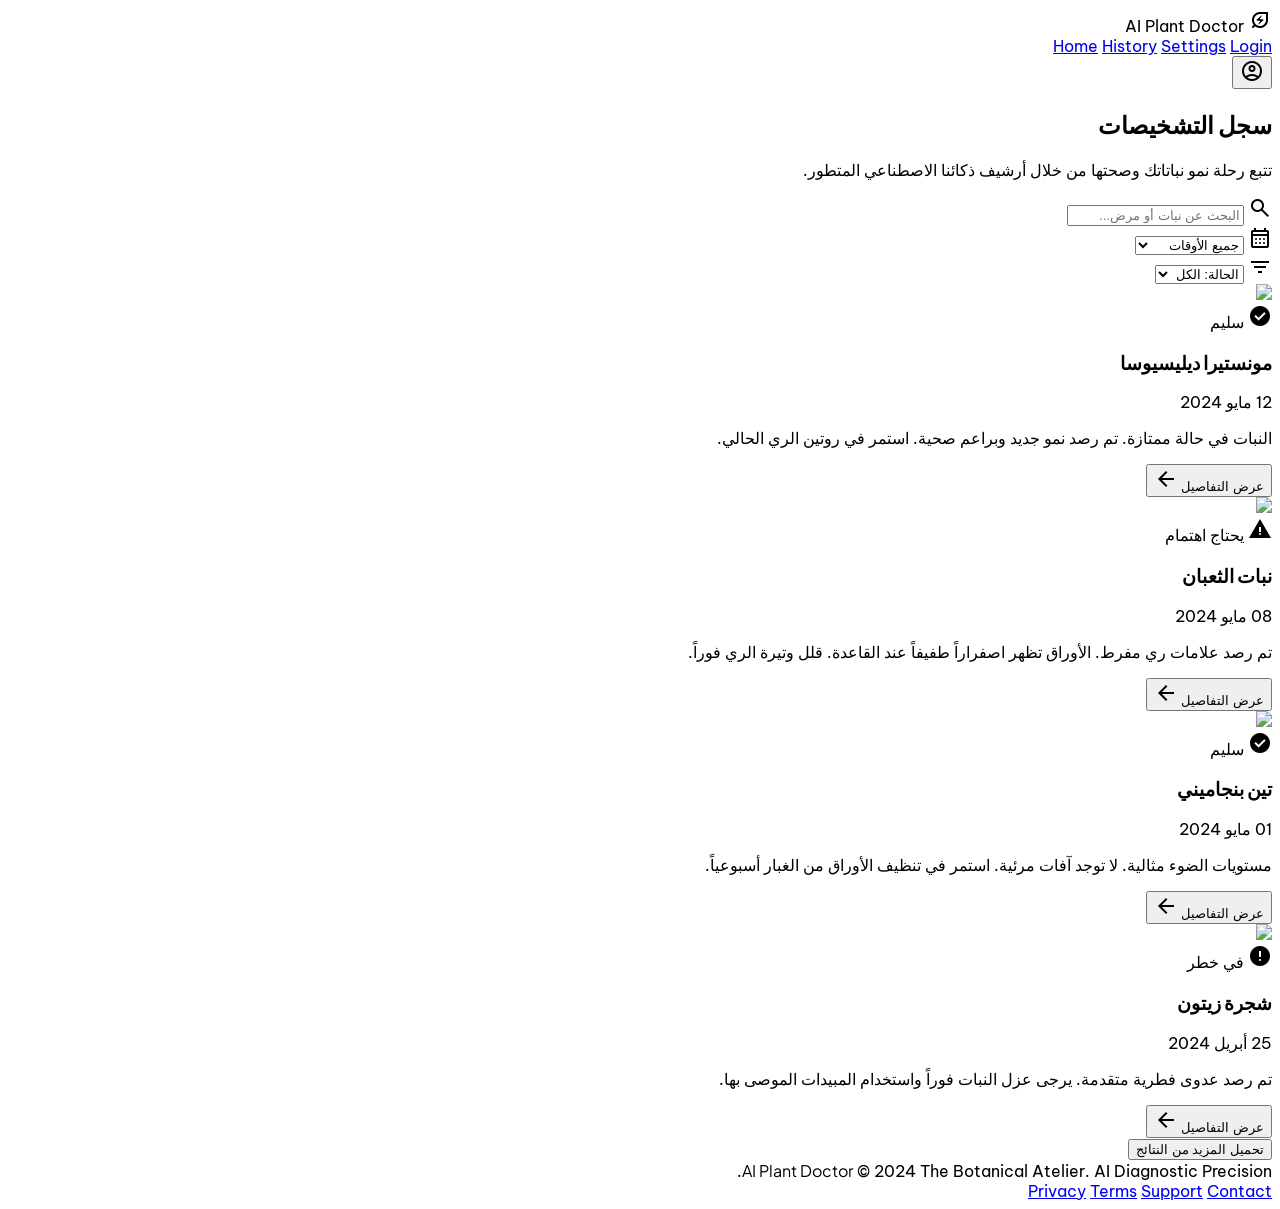
==== web/Updated_directory/AI_Plant_Doctor_History/index.html @ 530bb604 "Updating web project directory" ====
<!doctype html>
<html class="light" dir="rtl" lang="ar">
  <head>
    <meta charset="utf-8" />
    <meta content="width=device-width, initial-scale=1.0" name="viewport" />
    <link href="https://fonts.googleapis.com" rel="preconnect" />
    <link crossorigin="" href="https://fonts.gstatic.com" rel="preconnect" />
    <link
      href="https://fonts.googleapis.com/css2?family=Plus+Jakarta+Sans:wght@400;500;600;700;800&family=Be+Vietnam+Pro:wght@400;500;600&display=swap"
      rel="stylesheet"
    />
    <link
      href="https://fonts.googleapis.com/css2?family=Material+Symbols+Outlined:wght,FILL@100..700,0..1&display=swap"
      rel="stylesheet"
    />
    <script src="https://cdn.tailwindcss.com?plugins=forms,container-queries"></script>
    <link rel="stylesheet" href="style.css" />
    <script id="tailwind-config">
      tailwind.config = {
        darkMode: "class",
        theme: {
          extend: {
            colors: {
              "secondary-dim": "#325d1a",
              surface: "#f4fbf4",
              "on-primary-container": "#2d5b37",
              "primary-fixed-dim": "#aee1b2",
              secondary: "#3e6a25",
              "on-primary": "#e9ffe7",
              error: "#a73b21",
              "surface-container-lowest": "#ffffff",
              "on-surface-variant": "#546259",
              "inverse-on-surface": "#979f99",
              "tertiary-fixed-dim": "#edeca8",
              "primary-fixed": "#bcefc0",
              "tertiary-dim": "#555621",
              "on-tertiary-container": "#60602a",
              "surface-tint": "#3b6944",
              "on-secondary-container": "#315c18",
              "on-primary-fixed-variant": "#376540",
              "secondary-fixed": "#bdf19c",
              "surface-variant": "#d6e6db",
              "primary-container": "#bcefc0",
              "on-secondary": "#ecffdb",
              "error-container": "#fd795a",
              "inverse-primary": "#c9fecd",
              "surface-container-high": "#deece1",
              "outline-variant": "#a6b6ab",
              "surface-container-low": "#ecf6ed",
              "surface-bright": "#f4fbf4",
              "error-dim": "#791903",
              tertiary: "#62622c",
              "on-tertiary-fixed-variant": "#6a6b34",
              "on-secondary-fixed-variant": "#3a6622",
              "on-error": "#fff7f6",
              "inverse-surface": "#09100c",
              "surface-dim": "#ceded2",
              "surface-container-highest": "#d6e6db",
              "on-primary-fixed": "#1a4826",
              outline: "#6f7e75",
              "on-error-container": "#6e1400",
              "tertiary-container": "#fbfab5",
              "on-tertiary-fixed": "#4d4e1a",
              "on-surface": "#28352e",
              "secondary-container": "#bdf19c",
              "tertiary-fixed": "#fbfab5",
              "on-secondary-fixed": "#1f4905",
              "on-tertiary": "#fefdb8",
              background: "#f4fbf4",
              primary: "#3b6944",
              "on-background": "#28352e",
              "secondary-fixed-dim": "#b0e38f",
              "primary-dim": "#2f5d38",
              "surface-container": "#e5f1e7",
            },
            borderRadius: {
              DEFAULT: "0.25rem",
              lg: "0.5rem",
              xl: "0.75rem",
              full: "9999px",
            },
            fontFamily: {
              headline: ["Plus Jakarta Sans"],
              body: ["Be Vietnam Pro"],
              label: ["Plus Jakarta Sans"],
            },
          },
        },
      };
    </script>
  </head>
  <body class="bg-surface text-on-surface min-h-screen flex flex-col">
    <header
      class="fixed top-0 w-full z-50 bg-emerald-50/80 dark:bg-emerald-950/80 backdrop-blur-xl shadow-sm shadow-emerald-900/5"
    >
      <div
        class="flex flex-row-reverse justify-between items-center w-full px-6 py-4 max-w-7xl mx-auto"
      >
        <div class="flex items-center gap-6">
          <div class="flex items-center gap-2">
            <span
              class="material-symbols-outlined text-primary text-2xl"
              data-icon="energy_savings_leaf"
              >energy_savings_leaf</span
            >
            <span
              class="text-xl font-bold text-emerald-900 dark:text-emerald-50"
              >AI Plant Doctor</span
            >
          </div>
        </div>
        <nav
          class="hidden md:flex flex-row gap-8 font-['Plus_Jakarta_Sans'] font-medium text-sm"
        >
          <a
            class="text-emerald-900/60 dark:text-emerald-100/60 hover:text-emerald-800 transition-colors active:scale-95 duration-200"
            href="../AI_Plant_Doctor_Home/index.html"
            >Home</a
          >
          <a
            class="text-emerald-700 dark:text-emerald-300 border-b-2 border-emerald-600 font-bold pb-1 transition-colors active:scale-95 duration-200"
            href="../AI_Plant_Doctor_History/index.html"
            >History</a
          >
          <a
            class="text-emerald-900/60 dark:text-emerald-100/60 hover:text-emerald-800 transition-colors active:scale-95 duration-200"
            href="../AI_Plant_Doctor_Settings/index.html"
            >Settings</a
          >
          <a
            class="text-emerald-900/60 dark:text-emerald-100/60 hover:text-emerald-800 transition-colors active:scale-95 duration-200"
            href="../AI_Plant_Doctor_Login/index.html"
            >Login</a
          >
        </nav>
        <div class="flex items-center gap-4">
          <button
            class="p-2 hover:bg-emerald-100/50 dark:hover:bg-emerald-800/50 transition-colors rounded-full text-emerald-800"
          >
            <span class="material-symbols-outlined" data-icon="account_circle"
              >account_circle</span
            >
          </button>
        </div>
      </div>
    </header>
    <main class="pt-24 pb-20 px-4 md:px-8 max-w-7xl mx-auto w-full flex-grow">
      <section class="mb-12">
        <h1
          class="text-4xl md:text-5xl font-extrabold text-on-surface tracking-tight mb-4 mr-2 md:mr-6"
        >
          سجل التشخيصات
        </h1>
        <p class="text-on-surface-variant text-lg max-w-2xl mr-2 md:mr-6">
          تتبع رحلة نمو نباتاتك وصحتها من خلال أرشيف ذكائنا الاصطناعي المتطور.
        </p>
      </section>
      <section class="grid grid-cols-1 md:grid-cols-12 gap-4 mb-10">
        <div
          class="md:col-span-6 lg:col-span-7 bg-surface-container-low rounded-xl p-2 flex items-center gap-3"
        >
          <span
            class="material-symbols-outlined text-outline pr-3"
            data-icon="search"
            >search</span
          >
          <input
            class="bg-transparent border-none focus:ring-0 w-full text-on-surface placeholder:text-outline-variant font-medium"
            placeholder="البحث عن نبات أو مرض..."
            type="text"
          />
        </div>
        <div
          class="md:col-span-3 lg:col-span-2 bg-surface-container-low rounded-xl p-2 flex items-center"
        >
          <span
            class="material-symbols-outlined text-outline px-2"
            data-icon="calendar_month"
            >calendar_month</span
          >
          <select
            class="bg-transparent border-none focus:ring-0 w-full text-on-surface text-sm appearance-none cursor-pointer"
          >
            <option>جميع الأوقات</option>
            <option>الأسبوع الماضي</option>
            <option>الشهر الماضي</option>
          </select>
        </div>
        <div
          class="md:col-span-3 lg:col-span-3 bg-surface-container-low rounded-xl p-2 flex items-center"
        >
          <span
            class="material-symbols-outlined text-outline px-2"
            data-icon="filter_list"
            >filter_list</span
          >
          <select
            class="bg-transparent border-none focus:ring-0 w-full text-on-surface text-sm appearance-none cursor-pointer"
          >
            <option>الحالة: الكل</option>
            <option>سليم</option>
            <option>يحتاج اهتمام</option>
            <option>في خطر</option>
          </select>
        </div>
      </section>
      <section class="grid grid-cols-1 md:grid-cols-2 lg:grid-cols-3 gap-8">
        <article
          class="bg-surface-container-lowest rounded-xl overflow-hidden shadow-sm hover:shadow-md transition-shadow group"
        >
          <div class="relative h-56 overflow-hidden">
            <img
              class="w-full h-full object-cover group-hover:scale-105 transition-transform duration-500"
              data-alt="close up of a vibrant green monstera deliciosa leaf with natural sunlight and soft shadows in a home setting"
              src="https://lh3.googleusercontent.com/aida-public/[base64]"
            />
            <div class="absolute top-4 left-4">
              <span
                class="bg-secondary-container text-on-secondary-container px-3 py-1 rounded-full text-xs font-bold flex items-center gap-1"
              >
                <span
                  class="material-symbols-outlined text-xs"
                  data-icon="check_circle"
                  style="font-variation-settings: &quot;FILL&quot; 1"
                  >check_circle</span
                >
                سليم
              </span>
            </div>
          </div>
          <div class="p-6">
            <div class="flex justify-between items-start mb-2">
              <h3 class="text-xl font-bold text-on-surface">
                مونستيرا ديليسيوسا
              </h3>
              <span class="text-xs text-outline font-medium">12 مايو 2024</span>
            </div>
            <p class="text-on-surface-variant text-sm mb-6 leading-relaxed">
              النبات في حالة ممتازة. تم رصد نمو جديد وبراعم صحية. استمر في روتين
              الري الحالي.
            </p>
            <button
              class="w-full bg-surface-container-highest text-on-primary-container font-bold py-3 px-6 rounded-full hover:bg-primary hover:text-on-primary transition-all flex items-center justify-center gap-2 active:scale-95"
            >
              عرض التفاصيل
              <span
                class="material-symbols-outlined text-sm"
                data-icon="arrow_back"
                >arrow_back</span
              >
            </button>
          </div>
        </article>
        <article
          class="bg-surface-container-lowest rounded-xl overflow-hidden shadow-sm hover:shadow-md transition-shadow group"
        >
          <div class="relative h-56 overflow-hidden">
            <img
              class="w-full h-full object-cover group-hover:scale-105 transition-transform duration-500"
              data-alt="unhealthy snake plant leaf with yellowing edges and brown spots against a neutral studio background"
              src="https://lh3.googleusercontent.com/aida-public/[base64]"
            />
            <div class="absolute top-4 left-4">
              <span
                class="bg-error-container text-on-error-container px-3 py-1 rounded-full text-xs font-bold flex items-center gap-1"
              >
                <span
                  class="material-symbols-outlined text-xs"
                  data-icon="warning"
                  style="font-variation-settings: &quot;FILL&quot; 1"
                  >warning</span
                >
                يحتاج اهتمام
              </span>
            </div>
          </div>
          <div class="p-6">
            <div class="flex justify-between items-start mb-2">
              <h3 class="text-xl font-bold text-on-surface">نبات الثعبان</h3>
              <span class="text-xs text-outline font-medium">08 مايو 2024</span>
            </div>
            <p class="text-on-surface-variant text-sm mb-6 leading-relaxed">
              تم رصد علامات ري مفرط. الأوراق تظهر اصفراراً طفيفاً عند القاعدة.
              قلل وتيرة الري فوراً.
            </p>
            <button
              class="w-full bg-surface-container-highest text-on-primary-container font-bold py-3 px-6 rounded-full hover:bg-primary hover:text-on-primary transition-all flex items-center justify-center gap-2 active:scale-95"
            >
              عرض التفاصيل
              <span
                class="material-symbols-outlined text-sm"
                data-icon="arrow_back"
                >arrow_back</span
              >
            </button>
          </div>
        </article>
        <article
          class="bg-surface-container-lowest rounded-xl overflow-hidden shadow-sm hover:shadow-md transition-shadow group"
        >
          <div class="relative h-56 overflow-hidden">
            <img
              class="w-full h-full object-cover group-hover:scale-105 transition-transform duration-500"
              data-alt="lush fiddle leaf fig in a terracotta pot with large glossy violin shaped leaves in a bright minimalist room"
              src="https://lh3.googleusercontent.com/aida-public/[base64]"
            />
            <div class="absolute top-4 left-4">
              <span
                class="bg-secondary-container text-on-secondary-container px-3 py-1 rounded-full text-xs font-bold flex items-center gap-1"
              >
                <span
                  class="material-symbols-outlined text-xs"
                  data-icon="check_circle"
                  style="font-variation-settings: &quot;FILL&quot; 1"
                  >check_circle</span
                >
                سليم
              </span>
            </div>
          </div>
          <div class="p-6">
            <div class="flex justify-between items-start mb-2">
              <h3 class="text-xl font-bold text-on-surface">تين بنجاميني</h3>
              <span class="text-xs text-outline font-medium">01 مايو 2024</span>
            </div>
            <p class="text-on-surface-variant text-sm mb-6 leading-relaxed">
              مستويات الضوء مثالية. لا توجد آفات مرئية. استمر في تنظيف الأوراق
              من الغبار أسبوعياً.
            </p>
            <button
              class="w-full bg-surface-container-highest text-on-primary-container font-bold py-3 px-6 rounded-full hover:bg-primary hover:text-on-primary transition-all flex items-center justify-center gap-2 active:scale-95"
            >
              عرض التفاصيل
              <span
                class="material-symbols-outlined text-sm"
                data-icon="arrow_back"
                >arrow_back</span
              >
            </button>
          </div>
        </article>
        <article
          class="bg-surface-container-lowest rounded-xl overflow-hidden shadow-sm hover:shadow-md transition-shadow group"
        >
          <div class="relative h-56 overflow-hidden">
            <img
              class="w-full h-full object-cover group-hover:scale-105 transition-transform duration-500"
              data-alt="close up of small olive tree leaves showing early signs of fungal spots with moody natural lighting"
              src="https://lh3.googleusercontent.com/aida-public/[base64]"
            />
            <div class="absolute top-4 left-4">
              <span
                class="bg-error-container text-on-error-container px-3 py-1 rounded-full text-xs font-bold flex items-center gap-1"
              >
                <span
                  class="material-symbols-outlined text-xs"
                  data-icon="error"
                  style="font-variation-settings: &quot;FILL&quot; 1"
                  >error</span
                >
                في خطر
              </span>
            </div>
          </div>
          <div class="p-6">
            <div class="flex justify-between items-start mb-2">
              <h3 class="text-xl font-bold text-on-surface">شجرة زيتون</h3>
              <span class="text-xs text-outline font-medium"
                >25 أبريل 2024</span
              >
            </div>
            <p class="text-on-surface-variant text-sm mb-6 leading-relaxed">
              تم رصد عدوى فطرية متقدمة. يرجى عزل النبات فوراً واستخدام المبيدات
              الموصى بها.
            </p>
            <button
              class="w-full bg-surface-container-highest text-on-primary-container font-bold py-3 px-6 rounded-full hover:bg-primary hover:text-on-primary transition-all flex items-center justify-center gap-2 active:scale-95"
            >
              عرض التفاصيل
              <span
                class="material-symbols-outlined text-sm"
                data-icon="arrow_back"
                >arrow_back</span
              >
            </button>
          </div>
        </article>
      </section>
      <div class="mt-16 flex justify-center">
        <button
          class="bg-primary text-on-primary font-bold py-4 px-10 rounded-full shadow-lg shadow-primary/20 hover:scale-105 transition-transform active:scale-95"
        >
          تحميل المزيد من النتائج
        </button>
      </div>
    </main>
    <footer class="w-full mt-auto bg-emerald-100/30 dark:bg-emerald-950/20">
      <div
        class="flex flex-row-reverse justify-between items-center px-8 py-12 w-full max-w-7xl mx-auto"
      >
        <div class="flex flex-col items-end gap-2">
          <span class="text-lg font-bold text-emerald-900 brand-font"
            >AI Plant Doctor</span
          >
          <span
            class="font-['Be_Vietnam_Pro'] text-xs text-emerald-900/50 dark:text-emerald-100/50"
            >© 2024 The Botanical Atelier. AI Diagnostic Precision.</span
          >
        </div>
        <div class="flex gap-6 font-['Be_Vietnam_Pro'] text-xs">
          <a
            class="text-emerald-900/50 dark:text-emerald-100/50 hover:text-emerald-600 underline-offset-4 hover:underline transition-all"
            href="#"
            >Privacy</a
          >
          <a
            class="text-emerald-900/50 dark:text-emerald-100/50 hover:text-emerald-600 underline-offset-4 hover:underline transition-all"
            href="#"
            >Terms</a
          >
          <a
            class="text-emerald-900/50 dark:text-emerald-100/50 hover:text-emerald-600 underline-offset-4 hover:underline transition-all"
            href="#"
            >Support</a
          >
          <a
            class="text-emerald-900/50 dark:text-emerald-100/50 hover:text-emerald-600 underline-offset-4 hover:underline transition-all"
            href="#"
            >Contact</a
          >
        </div>
      </div>
    </footer>
  </body>
</html>
---- web/Updated_directory/AI_Plant_Doctor_History/style.css ----
.material-symbols-outlined {
    font-variation-settings: 'FILL' 0, 'wght' 400, 'GRAD' 0, 'opsz' 24;
}

body {
    font-family: 'Be Vietnam Pro', sans-serif;
}

h1,
h2,
h3,
.brand-font {
    font-family: 'Plus Jakarta Sans', sans-serif;
}
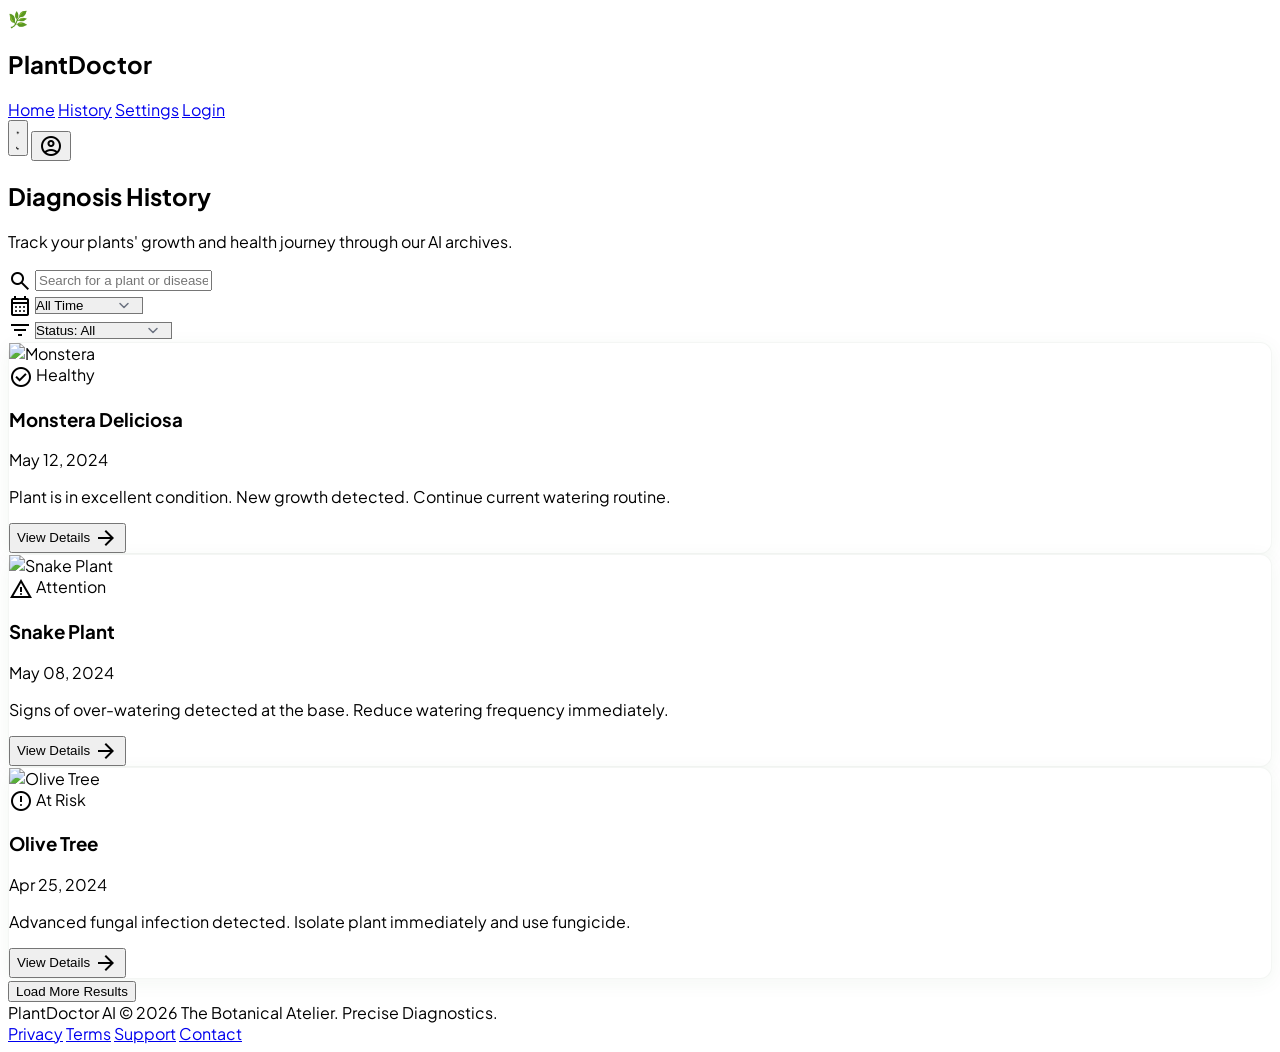
==== commit 19dc31d6: "Updating web repo project" ====
--- a/web/Updated_directory/AI_Plant_Doctor_History/index.html
+++ b/web/Updated_directory/AI_Plant_Doctor_History/index.html
@@ -1,435 +1,225 @@
-<!doctype html>
-<html class="light" dir="rtl" lang="ar">
-  <head>
-    <meta charset="utf-8" />
-    <meta content="width=device-width, initial-scale=1.0" name="viewport" />
-    <link href="https://fonts.googleapis.com" rel="preconnect" />
-    <link crossorigin="" href="https://fonts.gstatic.com" rel="preconnect" />
-    <link
-      href="https://fonts.googleapis.com/css2?family=Plus+Jakarta+Sans:wght@400;500;600;700;800&family=Be+Vietnam+Pro:wght@400;500;600&display=swap"
-      rel="stylesheet"
-    />
-    <link
-      href="https://fonts.googleapis.com/css2?family=Material+Symbols+Outlined:wght,FILL@100..700,0..1&display=swap"
-      rel="stylesheet"
-    />
+<!DOCTYPE html>
+<html lang="en">
+<head>
+    <meta charset="UTF-8">
+    <meta name="viewport" content="width=device-width, initial-scale=1.0">
+    <title>Diagnosis History | PlantDoctor AI</title>
+    
+    <link rel="preconnect" href="https://fonts.googleapis.com">
+    <link rel="preconnect" href="https://fonts.gstatic.com" crossorigin>
+    <link href="https://fonts.googleapis.com/css2?family=Plus+Jakarta+Sans:wght@400;500;600;700;800&display=swap" rel="stylesheet">
+    <link href="https://fonts.googleapis.com/css2?family=Material+Symbols+Outlined:wght,FILL@100..700,0..1&display=swap" rel="stylesheet" />
+    
     <script src="https://cdn.tailwindcss.com?plugins=forms,container-queries"></script>
-    <link rel="stylesheet" href="style.css" />
-    <script id="tailwind-config">
-      tailwind.config = {
-        darkMode: "class",
-        theme: {
-          extend: {
-            colors: {
-              "secondary-dim": "#325d1a",
-              surface: "#f4fbf4",
-              "on-primary-container": "#2d5b37",
-              "primary-fixed-dim": "#aee1b2",
-              secondary: "#3e6a25",
-              "on-primary": "#e9ffe7",
-              error: "#a73b21",
-              "surface-container-lowest": "#ffffff",
-              "on-surface-variant": "#546259",
-              "inverse-on-surface": "#979f99",
-              "tertiary-fixed-dim": "#edeca8",
-              "primary-fixed": "#bcefc0",
-              "tertiary-dim": "#555621",
-              "on-tertiary-container": "#60602a",
-              "surface-tint": "#3b6944",
-              "on-secondary-container": "#315c18",
-              "on-primary-fixed-variant": "#376540",
-              "secondary-fixed": "#bdf19c",
-              "surface-variant": "#d6e6db",
-              "primary-container": "#bcefc0",
-              "on-secondary": "#ecffdb",
-              "error-container": "#fd795a",
-              "inverse-primary": "#c9fecd",
-              "surface-container-high": "#deece1",
-              "outline-variant": "#a6b6ab",
-              "surface-container-low": "#ecf6ed",
-              "surface-bright": "#f4fbf4",
-              "error-dim": "#791903",
-              tertiary: "#62622c",
-              "on-tertiary-fixed-variant": "#6a6b34",
-              "on-secondary-fixed-variant": "#3a6622",
-              "on-error": "#fff7f6",
-              "inverse-surface": "#09100c",
-              "surface-dim": "#ceded2",
-              "surface-container-highest": "#d6e6db",
-              "on-primary-fixed": "#1a4826",
-              outline: "#6f7e75",
-              "on-error-container": "#6e1400",
-              "tertiary-container": "#fbfab5",
-              "on-tertiary-fixed": "#4d4e1a",
-              "on-surface": "#28352e",
-              "secondary-container": "#bdf19c",
-              "tertiary-fixed": "#fbfab5",
-              "on-secondary-fixed": "#1f4905",
-              "on-tertiary": "#fefdb8",
-              background: "#f4fbf4",
-              primary: "#3b6944",
-              "on-background": "#28352e",
-              "secondary-fixed-dim": "#b0e38f",
-              "primary-dim": "#2f5d38",
-              "surface-container": "#e5f1e7",
-            },
-            borderRadius: {
-              DEFAULT: "0.25rem",
-              lg: "0.5rem",
-              xl: "0.75rem",
-              full: "9999px",
-            },
-            fontFamily: {
-              headline: ["Plus Jakarta Sans"],
-              body: ["Be Vietnam Pro"],
-              label: ["Plus Jakarta Sans"],
-            },
-          },
-        },
-      };
+    <link rel="stylesheet" href="style.css">
+    <script>
+        tailwind.config = {
+            darkMode: 'class',
+            theme: {
+                extend: {
+                    colors: {
+                        primary: {
+                            DEFAULT: "#2D5A27",
+                            light: "#E9F5E6",
+                            soft: "#F3FAF2",
+                            accent: "#4A7C44",
+                        },
+                        status: {
+                            healthy: "#3e6a25",
+                            warning: "#a73b21",
+                            danger: "#791903",
+                        }
+                    },
+                    fontFamily: {
+                        sans: ['"Plus Jakarta Sans"', "sans-serif"],
+                    },
+                    borderRadius: { 'eight': '8px' }
+                }
+            }
+        };
     </script>
-  </head>
-  <body class="bg-surface text-on-surface min-h-screen flex flex-col">
-    <header
-      class="fixed top-0 w-full z-50 bg-emerald-50/80 dark:bg-emerald-950/80 backdrop-blur-xl shadow-sm shadow-emerald-900/5"
-    >
-      <div
-        class="flex flex-row-reverse justify-between items-center w-full px-6 py-4 max-w-7xl mx-auto"
-      >
-        <div class="flex items-center gap-6">
-          <div class="flex items-center gap-2">
-            <span
-              class="material-symbols-outlined text-primary text-2xl"
-              data-icon="energy_savings_leaf"
-              >energy_savings_leaf</span
-            >
-            <span
-              class="text-xl font-bold text-emerald-900 dark:text-emerald-50"
-              >AI Plant Doctor</span
-            >
-          </div>
+</head>
+<body class="bg-[#F8FAF7] dark:bg-[#0F170D] text-gray-800 dark:text-gray-100 antialiased min-h-screen flex flex-col transition-colors duration-300">
+
+    <header class="sticky top-0 z-50 bg-white/80 dark:bg-[#0F170D]/80 backdrop-blur-md border-b border-primary-light dark:border-gray-800">
+        <nav class="max-w-7xl mx-auto px-4 sm:px-6 lg:px-8 h-20 flex items-center justify-between">
+            <div class="flex items-center gap-2">
+                <span class="text-3xl">🌿</span>
+                <h1 class="text-2xl font-bold text-primary dark:text-white">PlantDoctor</h1>
+            </div>
+
+            <div class="hidden md:flex items-center gap-8">
+                <a class="nav-link" href="../AI_Plant_Doctor_Home/index.html">Home</a>
+                <a class="text-primary dark:text-white font-bold border-b-2 border-primary pb-1" href="../AI_Plant_Doctor_History/index.html">History</a>
+                <a class="nav-link" href="../AI_Plant_Doctor_Settings/index.html">Settings</a>
+                <a class="nav-link" href="../AI_Plant_Doctor_Login/index.html">Login</a>
+            </div>
+
+            <div class="flex items-center gap-4">
+                <button id="theme-toggle" class="p-2 rounded-full hover:bg-primary-soft dark:hover:bg-gray-800 text-primary dark:text-yellow-400 transition-all">
+                    <svg id="theme-toggle-dark-icon" class="hidden w-6 h-6" fill="currentColor" viewBox="0 0 20 20"><path d="M10 2a1 1 0 011 1v1a1 1 0 11-2 0V3a1 1 0 011-1zm4 8a4 4 0 11-8 0 4 4 0 018 0zm-.464 4.95l.707.707a1 1 0 001.414-1.414l-.707-.707a1 1 0 00-1.414 1.414zm2.12-10.607a1 1 0 010 1.414l-.706.707a1 1 0 11-1.414-1.414l.707-.707a1 1 0 011.414 0zM17 11a1 1 0 100-2h-1a1 1 0 100 2h1zm-7 4a1 1 0 011 1v1a1 1 0 11-2 0v-1a1 1 0 011-1zM5.05 6.464A1 1 0 106.465 5.05l-.708-.707a1 1 0 00-1.414 1.414l.707.707zm1.414 8.486l-.707.707a1 1 0 01-1.414-1.414l.707-.707a1 1 0 011.414 1.414zM4 11a1 1 0 100-2H3a1 1 0 000 2h1z" fill-rule="evenodd" clip-rule="evenodd"></path></svg>
+                    <svg id="theme-toggle-light-icon" class="hidden w-6 h-6" fill="currentColor" viewBox="0 0 20 20"><path d="M17.293 13.293A8 8 0 016.707 2.707a8.001 8.001 0 1010.586 10.586z"></path></svg>
+                </button>
+                <button class="p-2 hover:bg-primary-soft dark:hover:bg-gray-800 rounded-full text-primary dark:text-white transition-colors">
+                    <span class="material-symbols-outlined">account_circle</span>
+                </button>
+            </div>
+        </nav>
+    </header>
+
+    <main class="flex-grow max-w-7xl mx-auto px-4 sm:px-6 lg:px-8 py-12 w-full">
+        <section class="mb-10">
+            <h2 class="text-4xl font-extrabold text-primary dark:text-white tracking-tight mb-3">Diagnosis History</h2>
+            <p class="text-gray-500 dark:text-gray-400 text-lg">Track your plants' growth and health journey through our AI archives.</p>
+        </section>
+
+        <section class="grid grid-cols-1 md:grid-cols-12 gap-4 mb-10">
+            <div class="md:col-span-6 lg:col-span-7 bg-white dark:bg-gray-800 rounded-eight border border-primary-light dark:border-gray-700 p-2 flex items-center gap-3 transition-colors">
+                <span class="material-symbols-outlined text-gray-400 pl-2">search</span>
+                <input type="text" placeholder="Search for a plant or disease..." class="bg-transparent border-none focus:ring-0 w-full text-sm dark:text-white dark:placeholder-gray-500">
+            </div>
+            <div class="md:col-span-3 lg:col-span-2 bg-white dark:bg-gray-800 rounded-eight border border-primary-light dark:border-gray-700 p-2 flex items-center transition-colors">
+                <span class="material-symbols-outlined text-gray-400 px-2">calendar_month</span>
+                <select class="bg-transparent border-none focus:ring-0 w-full text-sm cursor-pointer dark:text-white">
+                    <option class="dark:bg-gray-800">All Time</option>
+                    <option class="dark:bg-gray-800">Last Week</option>
+                    <option class="dark:bg-gray-800">Last Month</option>
+                </select>
+            </div>
+            <div class="md:col-span-3 lg:col-span-3 bg-white dark:bg-gray-800 rounded-eight border border-primary-light dark:border-gray-700 p-2 flex items-center transition-colors">
+                <span class="material-symbols-outlined text-gray-400 px-2">filter_list</span>
+                <select class="bg-transparent border-none focus:ring-0 w-full text-sm cursor-pointer dark:text-white">
+                    <option class="dark:bg-gray-800">Status: All</option>
+                    <option class="dark:bg-gray-800">Healthy</option>
+                    <option class="dark:bg-gray-800">Needs Attention</option>
+                    <option class="dark:bg-gray-800">At Risk</option>
+                </select>
+            </div>
+        </section>
+
+        <section class="grid grid-cols-1 md:grid-cols-2 lg:grid-cols-3 gap-8">
+            
+            <article class="card overflow-hidden group dark:bg-gray-800 dark:border-gray-700">
+                <div class="relative h-52 overflow-hidden">
+                    <img src="https://images.unsplash.com/photo-1545239351-ef35f43d514b?q=80&w=1000" class="w-full h-full object-cover group-hover:scale-110 transition-transform duration-500" alt="Monstera">
+                    <div class="absolute top-4 left-4">
+                        <span class="bg-green-100 dark:bg-green-900/40 text-green-800 dark:text-green-400 px-3 py-1 rounded-full text-xs font-bold flex items-center gap-1">
+                            <span class="material-symbols-outlined text-[14px]">check_circle</span> Healthy
+                        </span>
+                    </div>
+                </div>
+                <div class="p-6">
+                    <div class="flex justify-between items-start mb-2">
+                        <h3 class="text-xl font-bold text-primary dark:text-white">Monstera Deliciosa</h3>
+                        <span class="text-xs text-gray-400">May 12, 2024</span>
+                    </div>
+                    <p class="text-gray-500 dark:text-gray-400 text-sm mb-6 leading-relaxed">Plant is in excellent condition. New growth detected. Continue current watering routine.</p>
+                    <button class="w-full bg-primary-soft dark:bg-primary/20 text-primary dark:text-green-400 font-bold py-3 rounded-eight hover:bg-primary dark:hover:bg-primary hover:text-white transition-all flex items-center justify-center gap-2">
+                        View Details <span class="material-symbols-outlined text-sm">arrow_forward</span>
+                    </button>
+                </div>
+            </article>
+
+            <article class="card overflow-hidden group dark:bg-gray-800 dark:border-gray-700">
+                <div class="relative h-52 overflow-hidden">
+                    <img src="https://images.unsplash.com/photo-1596547609652-9cf5d8d76921?q=80&w=1000" class="w-full h-full object-cover group-hover:scale-110 transition-transform duration-500" alt="Snake Plant">
+                    <div class="absolute top-4 left-4">
+                        <span class="bg-orange-100 dark:bg-orange-900/40 text-orange-800 dark:text-orange-400 px-3 py-1 rounded-full text-xs font-bold flex items-center gap-1">
+                            <span class="material-symbols-outlined text-[14px]">warning</span> Attention
+                        </span>
+                    </div>
+                </div>
+                <div class="p-6">
+                    <div class="flex justify-between items-start mb-2">
+                        <h3 class="text-xl font-bold text-primary dark:text-white">Snake Plant</h3>
+                        <span class="text-xs text-gray-400">May 08, 2024</span>
+                    </div>
+                    <p class="text-gray-500 dark:text-gray-400 text-sm mb-6 leading-relaxed">Signs of over-watering detected at the base. Reduce watering frequency immediately.</p>
+                    <button class="w-full bg-primary-soft dark:bg-primary/20 text-primary dark:text-green-400 font-bold py-3 rounded-eight hover:bg-primary dark:hover:bg-primary hover:text-white transition-all flex items-center justify-center gap-2">
+                        View Details <span class="material-symbols-outlined text-sm">arrow_forward</span>
+                    </button>
+                </div>
+            </article>
+
+            <article class="card overflow-hidden group dark:bg-gray-800 dark:border-gray-700">
+                <div class="relative h-52 overflow-hidden">
+                    <img src="https://images.unsplash.com/photo-1509423350716-97f9360b4e09?q=80&w=1000" class="w-full h-full object-cover group-hover:scale-110 transition-transform duration-500" alt="Olive Tree">
+                    <div class="absolute top-4 left-4">
+                        <span class="bg-red-100 dark:bg-red-900/40 text-red-800 dark:text-red-400 px-3 py-1 rounded-full text-xs font-bold flex items-center gap-1">
+                            <span class="material-symbols-outlined text-[14px]">error</span> At Risk
+                        </span>
+                    </div>
+                </div>
+                <div class="p-6">
+                    <div class="flex justify-between items-start mb-2">
+                        <h3 class="text-xl font-bold text-primary dark:text-white">Olive Tree</h3>
+                        <span class="text-xs text-gray-400">Apr 25, 2024</span>
+                    </div>
+                    <p class="text-gray-500 dark:text-gray-400 text-sm mb-6 leading-relaxed">Advanced fungal infection detected. Isolate plant immediately and use fungicide.</p>
+                    <button class="w-full bg-primary-soft dark:bg-primary/20 text-primary dark:text-green-400 font-bold py-3 rounded-eight hover:bg-primary dark:hover:bg-primary hover:text-white transition-all flex items-center justify-center gap-2">
+                        View Details <span class="material-symbols-outlined text-sm">arrow_forward</span>
+                    </button>
+                </div>
+            </article>
+
+        </section>
+
+        <div class="mt-16 flex justify-center">
+            <button class="bg-primary dark:bg-green-700 text-white font-bold py-4 px-10 rounded-eight shadow-lg hover:scale-105 transition-transform active:scale-95">
+                Load More Results
+            </button>
         </div>
-        <nav
-          class="hidden md:flex flex-row gap-8 font-['Plus_Jakarta_Sans'] font-medium text-sm"
-        >
-          <a
-            class="text-emerald-900/60 dark:text-emerald-100/60 hover:text-emerald-800 transition-colors active:scale-95 duration-200"
-            href="../AI_Plant_Doctor_Home/index.html"
-            >Home</a
-          >
-          <a
-            class="text-emerald-700 dark:text-emerald-300 border-b-2 border-emerald-600 font-bold pb-1 transition-colors active:scale-95 duration-200"
-            href="../AI_Plant_Doctor_History/index.html"
-            >History</a
-          >
-          <a
-            class="text-emerald-900/60 dark:text-emerald-100/60 hover:text-emerald-800 transition-colors active:scale-95 duration-200"
-            href="../AI_Plant_Doctor_Settings/index.html"
-            >Settings</a
-          >
-          <a
-            class="text-emerald-900/60 dark:text-emerald-100/60 hover:text-emerald-800 transition-colors active:scale-95 duration-200"
-            href="../AI_Plant_Doctor_Login/index.html"
-            >Login</a
-          >
-        </nav>
-        <div class="flex items-center gap-4">
-          <button
-            class="p-2 hover:bg-emerald-100/50 dark:hover:bg-emerald-800/50 transition-colors rounded-full text-emerald-800"
-          >
-            <span class="material-symbols-outlined" data-icon="account_circle"
-              >account_circle</span
-            >
-          </button>
+    </main>
+
+    <footer class="bg-white dark:bg-[#0F170D] border-t border-primary-light dark:border-gray-800 pt-12 pb-8 mt-12 transition-colors">
+        <div class="max-w-7xl mx-auto px-4 sm:px-6 lg:px-8 flex flex-col md:flex-row justify-between items-center gap-6">
+            <div class="flex flex-col items-center md:items-start gap-1 text-center md:text-left">
+                <span class="text-lg font-bold text-primary dark:text-white">PlantDoctor AI</span>
+                <span class="text-xs text-gray-400">© 2026 The Botanical Atelier. Precise Diagnostics.</span>
+            </div>
+            <div class="flex gap-6 text-xs text-gray-500 dark:text-gray-400">
+                <a class="hover:text-primary dark:hover:text-white transition-colors" href="#">Privacy</a>
+                <a class="hover:text-primary dark:hover:text-white transition-colors" href="#">Terms</a>
+                <a class="hover:text-primary dark:hover:text-white transition-colors" href="#">Support</a>
+                <a class="hover:text-primary dark:hover:text-white transition-colors" href="#">Contact</a>
+            </div>
         </div>
-      </div>
-    </header>
-    <main class="pt-24 pb-20 px-4 md:px-8 max-w-7xl mx-auto w-full flex-grow">
-      <section class="mb-12">
-        <h1
-          class="text-4xl md:text-5xl font-extrabold text-on-surface tracking-tight mb-4 mr-2 md:mr-6"
-        >
-          سجل التشخيصات
-        </h1>
-        <p class="text-on-surface-variant text-lg max-w-2xl mr-2 md:mr-6">
-          تتبع رحلة نمو نباتاتك وصحتها من خلال أرشيف ذكائنا الاصطناعي المتطور.
-        </p>
-      </section>
-      <section class="grid grid-cols-1 md:grid-cols-12 gap-4 mb-10">
-        <div
-          class="md:col-span-6 lg:col-span-7 bg-surface-container-low rounded-xl p-2 flex items-center gap-3"
-        >
-          <span
-            class="material-symbols-outlined text-outline pr-3"
-            data-icon="search"
-            >search</span
-          >
-          <input
-            class="bg-transparent border-none focus:ring-0 w-full text-on-surface placeholder:text-outline-variant font-medium"
-            placeholder="البحث عن نبات أو مرض..."
-            type="text"
-          />
-        </div>
-        <div
-          class="md:col-span-3 lg:col-span-2 bg-surface-container-low rounded-xl p-2 flex items-center"
-        >
-          <span
-            class="material-symbols-outlined text-outline px-2"
-            data-icon="calendar_month"
-            >calendar_month</span
-          >
-          <select
-            class="bg-transparent border-none focus:ring-0 w-full text-on-surface text-sm appearance-none cursor-pointer"
-          >
-            <option>جميع الأوقات</option>
-            <option>الأسبوع الماضي</option>
-            <option>الشهر الماضي</option>
-          </select>
-        </div>
-        <div
-          class="md:col-span-3 lg:col-span-3 bg-surface-container-low rounded-xl p-2 flex items-center"
-        >
-          <span
-            class="material-symbols-outlined text-outline px-2"
-            data-icon="filter_list"
-            >filter_list</span
-          >
-          <select
-            class="bg-transparent border-none focus:ring-0 w-full text-on-surface text-sm appearance-none cursor-pointer"
-          >
-            <option>الحالة: الكل</option>
-            <option>سليم</option>
-            <option>يحتاج اهتمام</option>
-            <option>في خطر</option>
-          </select>
-        </div>
-      </section>
-      <section class="grid grid-cols-1 md:grid-cols-2 lg:grid-cols-3 gap-8">
-        <article
-          class="bg-surface-container-lowest rounded-xl overflow-hidden shadow-sm hover:shadow-md transition-shadow group"
-        >
-          <div class="relative h-56 overflow-hidden">
-            <img
-              class="w-full h-full object-cover group-hover:scale-105 transition-transform duration-500"
-              data-alt="close up of a vibrant green monstera deliciosa leaf with natural sunlight and soft shadows in a home setting"
-              src="https://lh3.googleusercontent.com/aida-public/[base64]"
-            />
-            <div class="absolute top-4 left-4">
-              <span
-                class="bg-secondary-container text-on-secondary-container px-3 py-1 rounded-full text-xs font-bold flex items-center gap-1"
-              >
-                <span
-                  class="material-symbols-outlined text-xs"
-                  data-icon="check_circle"
-                  style="font-variation-settings: &quot;FILL&quot; 1"
-                  >check_circle</span
-                >
-                سليم
-              </span>
-            </div>
-          </div>
-          <div class="p-6">
-            <div class="flex justify-between items-start mb-2">
-              <h3 class="text-xl font-bold text-on-surface">
-                مونستيرا ديليسيوسا
-              </h3>
-              <span class="text-xs text-outline font-medium">12 مايو 2024</span>
-            </div>
-            <p class="text-on-surface-variant text-sm mb-6 leading-relaxed">
-              النبات في حالة ممتازة. تم رصد نمو جديد وبراعم صحية. استمر في روتين
-              الري الحالي.
-            </p>
-            <button
-              class="w-full bg-surface-container-highest text-on-primary-container font-bold py-3 px-6 rounded-full hover:bg-primary hover:text-on-primary transition-all flex items-center justify-center gap-2 active:scale-95"
-            >
-              عرض التفاصيل
-              <span
-                class="material-symbols-outlined text-sm"
-                data-icon="arrow_back"
-                >arrow_back</span
-              >
-            </button>
-          </div>
-        </article>
-        <article
-          class="bg-surface-container-lowest rounded-xl overflow-hidden shadow-sm hover:shadow-md transition-shadow group"
-        >
-          <div class="relative h-56 overflow-hidden">
-            <img
-              class="w-full h-full object-cover group-hover:scale-105 transition-transform duration-500"
-              data-alt="unhealthy snake plant leaf with yellowing edges and brown spots against a neutral studio background"
-              src="https://lh3.googleusercontent.com/aida-public/[base64]"
-            />
-            <div class="absolute top-4 left-4">
-              <span
-                class="bg-error-container text-on-error-container px-3 py-1 rounded-full text-xs font-bold flex items-center gap-1"
-              >
-                <span
-                  class="material-symbols-outlined text-xs"
-                  data-icon="warning"
-                  style="font-variation-settings: &quot;FILL&quot; 1"
-                  >warning</span
-                >
-                يحتاج اهتمام
-              </span>
-            </div>
-          </div>
-          <div class="p-6">
-            <div class="flex justify-between items-start mb-2">
-              <h3 class="text-xl font-bold text-on-surface">نبات الثعبان</h3>
-              <span class="text-xs text-outline font-medium">08 مايو 2024</span>
-            </div>
-            <p class="text-on-surface-variant text-sm mb-6 leading-relaxed">
-              تم رصد علامات ري مفرط. الأوراق تظهر اصفراراً طفيفاً عند القاعدة.
-              قلل وتيرة الري فوراً.
-            </p>
-            <button
-              class="w-full bg-surface-container-highest text-on-primary-container font-bold py-3 px-6 rounded-full hover:bg-primary hover:text-on-primary transition-all flex items-center justify-center gap-2 active:scale-95"
-            >
-              عرض التفاصيل
-              <span
-                class="material-symbols-outlined text-sm"
-                data-icon="arrow_back"
-                >arrow_back</span
-              >
-            </button>
-          </div>
-        </article>
-        <article
-          class="bg-surface-container-lowest rounded-xl overflow-hidden shadow-sm hover:shadow-md transition-shadow group"
-        >
-          <div class="relative h-56 overflow-hidden">
-            <img
-              class="w-full h-full object-cover group-hover:scale-105 transition-transform duration-500"
-              data-alt="lush fiddle leaf fig in a terracotta pot with large glossy violin shaped leaves in a bright minimalist room"
-              src="https://lh3.googleusercontent.com/aida-public/[base64]"
-            />
-            <div class="absolute top-4 left-4">
-              <span
-                class="bg-secondary-container text-on-secondary-container px-3 py-1 rounded-full text-xs font-bold flex items-center gap-1"
-              >
-                <span
-                  class="material-symbols-outlined text-xs"
-                  data-icon="check_circle"
-                  style="font-variation-settings: &quot;FILL&quot; 1"
-                  >check_circle</span
-                >
-                سليم
-              </span>
-            </div>
-          </div>
-          <div class="p-6">
-            <div class="flex justify-between items-start mb-2">
-              <h3 class="text-xl font-bold text-on-surface">تين بنجاميني</h3>
-              <span class="text-xs text-outline font-medium">01 مايو 2024</span>
-            </div>
-            <p class="text-on-surface-variant text-sm mb-6 leading-relaxed">
-              مستويات الضوء مثالية. لا توجد آفات مرئية. استمر في تنظيف الأوراق
-              من الغبار أسبوعياً.
-            </p>
-            <button
-              class="w-full bg-surface-container-highest text-on-primary-container font-bold py-3 px-6 rounded-full hover:bg-primary hover:text-on-primary transition-all flex items-center justify-center gap-2 active:scale-95"
-            >
-              عرض التفاصيل
-              <span
-                class="material-symbols-outlined text-sm"
-                data-icon="arrow_back"
-                >arrow_back</span
-              >
-            </button>
-          </div>
-        </article>
-        <article
-          class="bg-surface-container-lowest rounded-xl overflow-hidden shadow-sm hover:shadow-md transition-shadow group"
-        >
-          <div class="relative h-56 overflow-hidden">
-            <img
-              class="w-full h-full object-cover group-hover:scale-105 transition-transform duration-500"
-              data-alt="close up of small olive tree leaves showing early signs of fungal spots with moody natural lighting"
-              src="https://lh3.googleusercontent.com/aida-public/[base64]"
-            />
-            <div class="absolute top-4 left-4">
-              <span
-                class="bg-error-container text-on-error-container px-3 py-1 rounded-full text-xs font-bold flex items-center gap-1"
-              >
-                <span
-                  class="material-symbols-outlined text-xs"
-                  data-icon="error"
-                  style="font-variation-settings: &quot;FILL&quot; 1"
-                  >error</span
-                >
-                في خطر
-              </span>
-            </div>
-          </div>
-          <div class="p-6">
-            <div class="flex justify-between items-start mb-2">
-              <h3 class="text-xl font-bold text-on-surface">شجرة زيتون</h3>
-              <span class="text-xs text-outline font-medium"
-                >25 أبريل 2024</span
-              >
-            </div>
-            <p class="text-on-surface-variant text-sm mb-6 leading-relaxed">
-              تم رصد عدوى فطرية متقدمة. يرجى عزل النبات فوراً واستخدام المبيدات
-              الموصى بها.
-            </p>
-            <button
-              class="w-full bg-surface-container-highest text-on-primary-container font-bold py-3 px-6 rounded-full hover:bg-primary hover:text-on-primary transition-all flex items-center justify-center gap-2 active:scale-95"
-            >
-              عرض التفاصيل
-              <span
-                class="material-symbols-outlined text-sm"
-                data-icon="arrow_back"
-                >arrow_back</span
-              >
-            </button>
-          </div>
-        </article>
-      </section>
-      <div class="mt-16 flex justify-center">
-        <button
-          class="bg-primary text-on-primary font-bold py-4 px-10 rounded-full shadow-lg shadow-primary/20 hover:scale-105 transition-transform active:scale-95"
-        >
-          تحميل المزيد من النتائج
-        </button>
-      </div>
-    </main>
-    <footer class="w-full mt-auto bg-emerald-100/30 dark:bg-emerald-950/20">
-      <div
-        class="flex flex-row-reverse justify-between items-center px-8 py-12 w-full max-w-7xl mx-auto"
-      >
-        <div class="flex flex-col items-end gap-2">
-          <span class="text-lg font-bold text-emerald-900 brand-font"
-            >AI Plant Doctor</span
-          >
-          <span
-            class="font-['Be_Vietnam_Pro'] text-xs text-emerald-900/50 dark:text-emerald-100/50"
-            >© 2024 The Botanical Atelier. AI Diagnostic Precision.</span
-          >
-        </div>
-        <div class="flex gap-6 font-['Be_Vietnam_Pro'] text-xs">
-          <a
-            class="text-emerald-900/50 dark:text-emerald-100/50 hover:text-emerald-600 underline-offset-4 hover:underline transition-all"
-            href="#"
-            >Privacy</a
-          >
-          <a
-            class="text-emerald-900/50 dark:text-emerald-100/50 hover:text-emerald-600 underline-offset-4 hover:underline transition-all"
-            href="#"
-            >Terms</a
-          >
-          <a
-            class="text-emerald-900/50 dark:text-emerald-100/50 hover:text-emerald-600 underline-offset-4 hover:underline transition-all"
-            href="#"
-            >Support</a
-          >
-          <a
-            class="text-emerald-900/50 dark:text-emerald-100/50 hover:text-emerald-600 underline-offset-4 hover:underline transition-all"
-            href="#"
-            >Contact</a
-          >
-        </div>
-      </div>
     </footer>
-  </body>
-</html>
+
+    <script>
+        var themeToggleDarkIcon = document.getElementById('theme-toggle-dark-icon');
+        var themeToggleLightIcon = document.getElementById('theme-toggle-light-icon');
+
+        if (localStorage.getItem('color-theme') === 'dark' || (!('color-theme' in localStorage) && window.matchMedia('(prefers-color-scheme: dark)').matches)) {
+            document.documentElement.classList.add('dark');
+            themeToggleDarkIcon.classList.remove('hidden');
+        } else {
+            document.documentElement.classList.remove('dark');
+            themeToggleLightIcon.classList.remove('hidden');
+        }
+
+        var themeToggleBtn = document.getElementById('theme-toggle');
+        themeToggleBtn.addEventListener('click', function() {
+            themeToggleDarkIcon.classList.toggle('hidden');
+            themeToggleLightIcon.classList.toggle('hidden');
+            if (localStorage.getItem('color-theme')) {
+                if (localStorage.getItem('color-theme') === 'light') {
+                    document.documentElement.classList.add('dark');
+                    localStorage.setItem('color-theme', 'dark');
+                } else {
+                    document.documentElement.classList.remove('dark');
+                    localStorage.setItem('color-theme', 'light');
+                }
+            } else {
+                if (document.documentElement.classList.contains('dark')) {
+                    document.documentElement.classList.remove('dark');
+                    localStorage.setItem('color-theme', 'light');
+                } else {
+                    document.documentElement.classList.add('dark');
+                    localStorage.setItem('color-theme', 'dark');
+                }
+            }
+        });
+    </script>
+</body>
+</html>
--- a/web/Updated_directory/AI_Plant_Doctor_History/style.css
+++ b/web/Updated_directory/AI_Plant_Doctor_History/style.css
@@ -1,14 +1,48 @@
+/* Custom Global Styles */
+body {
+    font-family: 'Plus Jakarta Sans', sans-serif;
+    transition: background-color 0.3s ease, color 0.3s ease;
+}
+
+/* Card Styling */
+.card {
+    background: white;
+    border-radius: 12px;
+    box-shadow: 0 4px 20px rgba(45, 90, 39, 0.05);
+    transition: all 0.3s ease;
+    border: 1px solid rgba(45, 90, 39, 0.05);
+}
+
+.card:hover {
+    transform: translateY(-5px);
+    box-shadow: 0 10px 25px rgba(45, 90, 39, 0.1);
+}
+
+/* Navigation Utilities */
+.nav-link {
+    @apply text-gray-500 dark:text-gray-400 hover:text-primary dark:hover:text-white transition-colors font-medium;
+}
+
+/* Icons Adjustment */
 .material-symbols-outlined {
     font-variation-settings: 'FILL' 0, 'wght' 400, 'GRAD' 0, 'opsz' 24;
+    vertical-align: middle;
 }
 
-body {
-    font-family: 'Be Vietnam Pro', sans-serif;
+/* Form Resets */
+select {
+    background-image: url("data:image/svg+xml,%3csvg xmlns='http://www.w3.org/2000/svg' fill='none' viewBox='0 0 20 20'%3e%3cpath stroke='%236b7280' stroke-linecap='round' stroke-linejoin='round' stroke-width='1.5' d='M6 8l4 4 4-4'/%3e%3c/svg%3e");
+    background-position: right 0.5rem center;
+    background-repeat: no-repeat;
+    background-size: 1.5em 1.5em;
+    padding-right: 2.5rem;
+    -webkit-appearance: none;
+    -moz-appearance: none;
+    appearance: none;
 }
 
-h1,
-h2,
-h3,
-.brand-font {
-    font-family: 'Plus Jakarta Sans', sans-serif;
-}+/* Custom Scrollbar */
+::-webkit-scrollbar { width: 6px; }
+::-webkit-scrollbar-track { background: #F3FAF2; }
+.dark ::-webkit-scrollbar-track { background: #0D120B; }
+::-webkit-scrollbar-thumb { background: #2D5A27; border-radius: 10px; }
